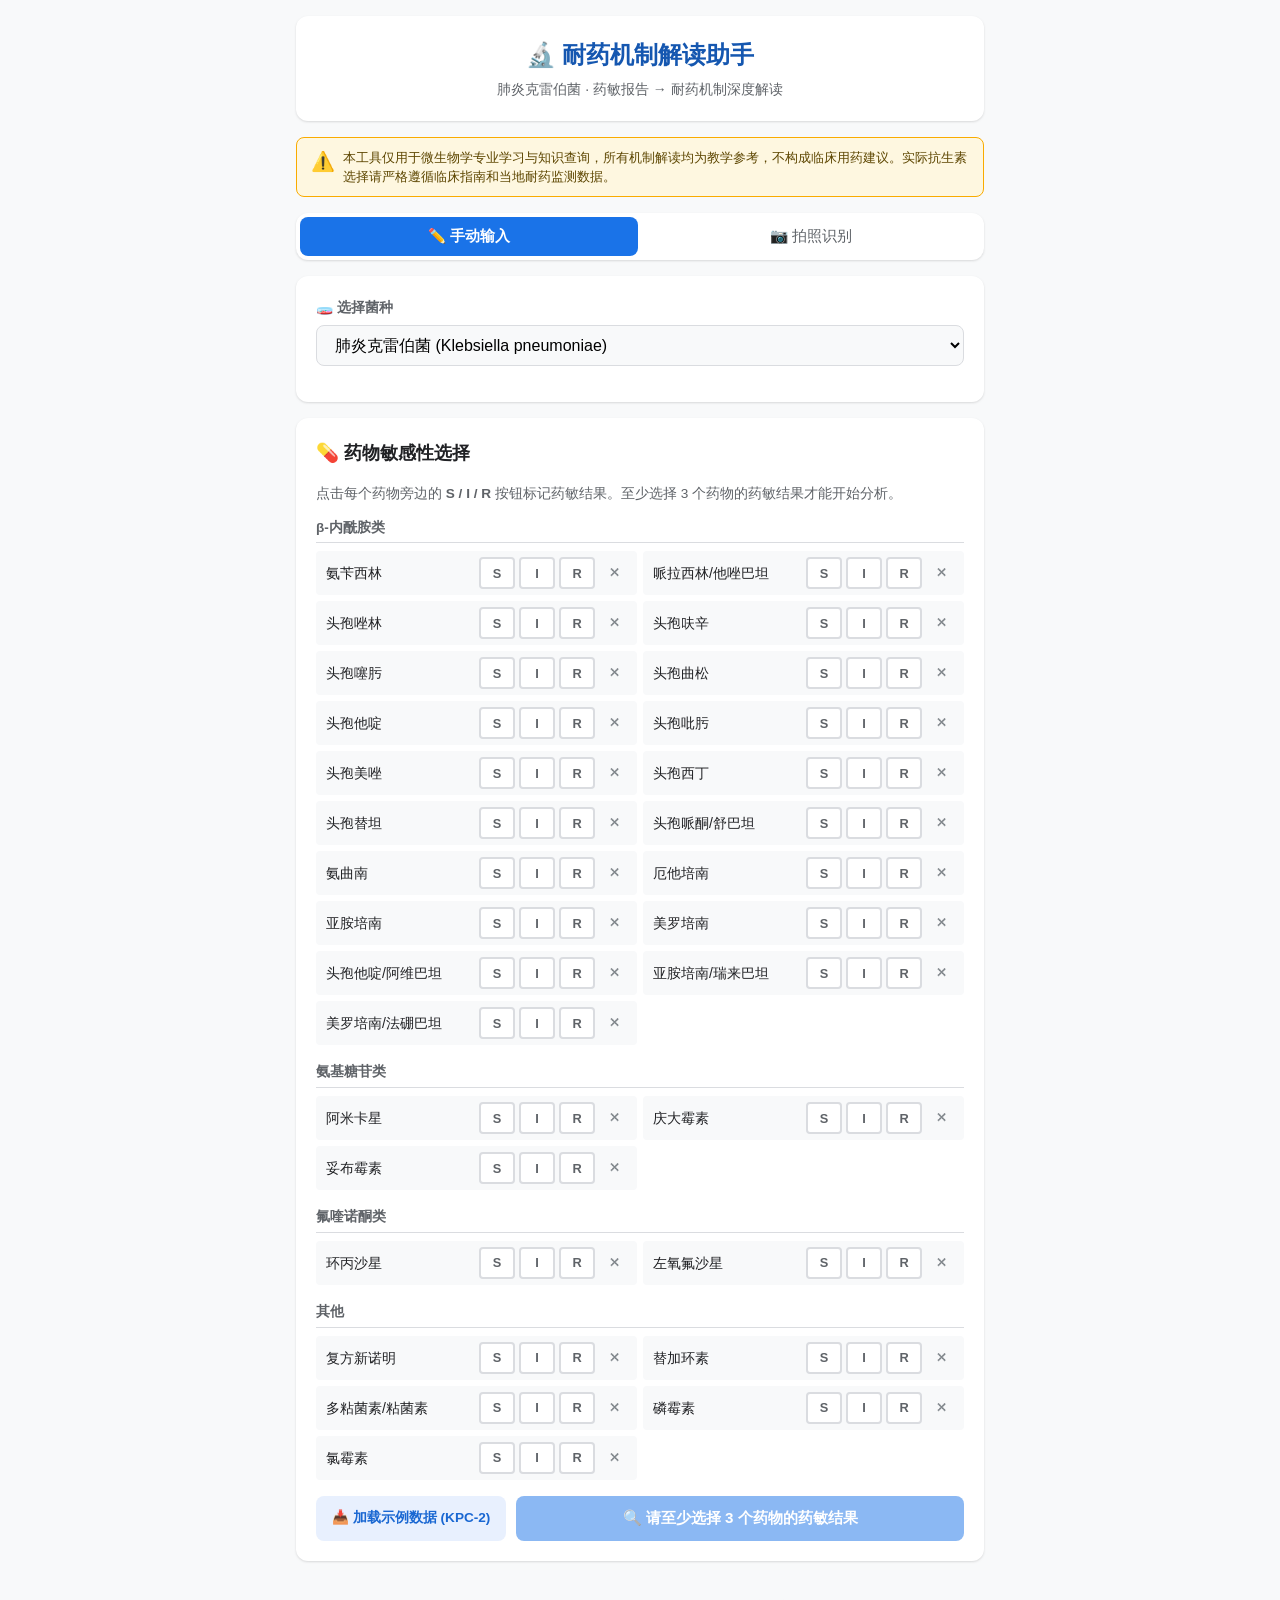
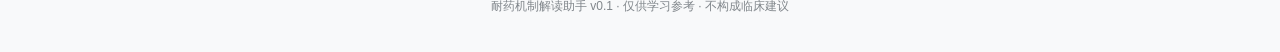
==== index.html @ f3892bfe "v0.2: 23耐药机制+天然耐药+网页浏览器" ====
<!DOCTYPE html>
<html lang="zh-CN">
<head>
  <meta charset="UTF-8">
  <meta name="viewport" content="width=device-width, initial-scale=1.0, user-scalable=yes">
  <meta name="description" content="耐药机制解读助手 - 上传药敏报告单，AI 解读细菌耐药背后的分子机制">
  <title>耐药机制解读助手</title>

  <!-- Styles -->
  <link rel="stylesheet" href="css/style.css">

  <!-- Favicon (emoji) -->
  <link rel="icon" href="data:image/svg+xml,<svg xmlns='http://www.w3.org/2000/svg' viewBox='0 0 100 100'><text y='.9em' font-size='90'>🔬</text></svg>">

  <!-- Scripts (load order matters: config → knowledge-base → analyzer → ocr → app) -->
  <script src="js/config.js"></script>
  <script src="js/knowledge-base.js"></script>
  <script src="js/analyzer.js"></script>
  <script src="js/ocr.js"></script>
  <script src="js/app.js" defer></script>
</head>
<body>

<div class="app-container">

  <!-- === Header === -->
  <header class="app-header">
    <h1>🔬 耐药机制解读助手</h1>
    <p class="subtitle">肺炎克雷伯菌 · 药敏报告 → 耐药机制深度解读</p>
  </header>

  <!-- === 免责声明（始终可见） === -->
  <div class="disclaimer-banner">
    <span class="disclaimer-icon">⚠️</span>
    <span>本工具仅用于微生物学专业学习与知识查询，所有机制解读均为教学参考，不构成临床用药建议。实际抗生素选择请严格遵循临床指南和当地耐药监测数据。</span>
  </div>

  <!-- === Tab 切换 === -->
  <nav class="tab-nav">
    <button class="tab-btn active" data-tab="manual">✏️ 手动输入</button>
    <button class="tab-btn" data-tab="ocr">📷 拍照识别</button>
  </nav>

  <!-- ============================================================ -->
  <!-- STEP 1: 输入区域 -->
  <!-- ============================================================ -->
  <section id="input-section">

    <!-- 菌种选择 -->
    <div class="section-panel">
      <div class="bacteria-select-wrap">
        <label for="bacteria-select">🧫 选择菌种</label>
        <select id="bacteria-select" class="bacteria-select">
          <option value="KP" selected>肺炎克雷伯菌 (Klebsiella pneumoniae)</option>
        </select>
      </div>
    </div>

    <!-- Tab: 手动输入 -->
    <div id="tab-manual" class="tab-panel active">
      <div class="section-panel">
        <h2>💊 药物敏感性选择</h2>
        <p style="font-size:0.85rem; color:var(--color-text-secondary); margin-bottom:12px;">
          点击每个药物旁边的 <strong>S / I / R</strong> 按钮标记药敏结果。至少选择 3 个药物的药敏结果才能开始分析。
        </p>
        <div id="drug-list"></div>

        <div class="btn-row">
          <button id="load-example-btn" class="btn-example">📥 加载示例数据 (KPC-2)</button>
          <button id="analyze-btn" class="btn-primary" disabled>🔍 请至少选择 3 个药物的药敏结果</button>
        </div>
      </div>
    </div>

    <!-- Tab: OCR 拍照识别 -->
    <div id="tab-ocr" class="tab-panel">
      <div class="section-panel">
        <h2>📷 上传药敏报告单</h2>
        <p style="font-size:0.85rem; color:var(--color-text-secondary); margin-bottom:12px;">
          拍照或选择药敏报告单图片（支持打印报告，不支持手写）。AI 将自动识别菌种和药敏结果。
          <strong>识别在您的设备本地完成，不上传任何数据。</strong>
        </p>

        <!-- 上传区域 -->
        <div id="ocr-drop-zone" class="ocr-drop-zone">
          <div class="ocr-icon">📸</div>
          <p>点击此处选择图片 或 拖拽图片到此处</p>
          <p class="ocr-hint">支持 JPG / PNG / WebP 格式，建议照片清晰、光线均匀</p>
        </div>
        <input type="file" id="ocr-file-input" accept="image/*" capture="environment" style="display:none;">

        <!-- 进度条 -->
        <div id="ocr-progress" class="ocr-progress">
          <div class="ocr-progress-bar-bg">
            <div id="ocr-progress-bar" class="ocr-progress-bar-fill"></div>
          </div>
          <p id="ocr-progress-text" class="ocr-progress-text">准备中...</p>
        </div>
      </div>
    </div>

  </section>

  <!-- ============================================================ -->
  <!-- STEP 2: 审核确认区域（OCR 后显示 / 手动点击分析后也走这里） -->
  <!-- ============================================================ -->
  <section id="review-section" class="section-panel" style="display:none;">
    <h2>📋 确认药敏结果</h2>
    <p style="font-size:0.85rem; color:var(--color-text-secondary); margin-bottom:12px;">
      以下是识别到的药敏数据。<strong>请仔细核对，如有错误请手动修正。</strong>
      确认无误后点击"开始分析"。
    </p>

    <div id="review-table-container" class="review-table-wrap">
      <table class="review-table">
        <thead>
          <tr>
            <th>药物名称</th>
            <th style="text-align:center;">结果</th>
            <th style="text-align:center;">修正</th>
            <th></th>
          </tr>
        </thead>
        <tbody id="review-tbody">
          <tr><td colspan="4" class="empty-cell">等待数据...</td></tr>
        </tbody>
      </table>
    </div>

    <!-- OCR 原始文本（调试用） -->
    <details style="margin-top:12px;">
      <summary style="font-size:0.8rem; color:var(--color-text-muted); cursor:pointer;">查看 OCR 原始识别文本</summary>
      <div id="ocr-raw-text" class="ocr-raw-display"></div>
    </details>

    <div class="btn-row">
      <button class="btn-secondary" onclick="App.reset()">🔄 返回重新输入</button>
      <button id="review-analyze-btn" class="btn-primary">🔍 开始分析</button>
    </div>
  </section>

  <!-- ============================================================ -->
  <!-- STEP 3: 分析结果 -->
  <!-- ============================================================ -->
  <section id="results-section" style="display:none;">
    <div id="results-container"></div>

    <div class="btn-row" style="margin-top:16px;">
      <button class="btn-secondary" onclick="App.reset()">🔄 重新分析</button>
    </div>
  </section>

  <!-- === Footer === -->
  <footer class="app-footer">
    <p>耐药机制解读助手 v0.1 · 仅供学习参考 · 不构成临床建议</p>
  </footer>

</div><!-- .app-container -->

</body>
</html>
---- css/style.css ----
/* ============================================================
 * 耐药机制解读助手 - 样式表
 * 移动优先、医学教育场景、专业简洁风格
 * ============================================================ */

/* --- CSS 变量 --- */
:root {
  --color-primary: #1a73e8;
  --color-primary-light: #e8f0fe;
  --color-primary-dark: #1557b0;
  --color-success: #1e8e3e;
  --color-success-bg: #e6f4ea;
  --color-warning: #f9ab00;
  --color-warning-bg: #fef7e0;
  --color-danger: #d93025;
  --color-danger-bg: #fce8e6;
  --color-info: #1967d2;
  --color-info-bg: #e8f0fe;
  --color-bg: #f8f9fa;
  --color-surface: #ffffff;
  --color-border: #dadce0;
  --color-text: #202124;
  --color-text-secondary: #5f6368;
  --color-text-muted: #80868b;
  --radius: 12px;
  --radius-sm: 8px;
  --radius-xs: 4px;
  --shadow: 0 1px 3px rgba(0,0,0,0.08), 0 1px 2px rgba(0,0,0,0.06);
  --shadow-md: 0 4px 12px rgba(0,0,0,0.10);
  --font-family: -apple-system, BlinkMacSystemFont, "Segoe UI", "PingFang SC", "Microsoft YaHei", sans-serif;
  --max-width: 720px;
}

/* --- 基础重置 --- */
*, *::before, *::after { box-sizing: border-box; margin: 0; padding: 0; }

html { font-size: 16px; -webkit-text-size-adjust: 100%; }

body {
  font-family: var(--font-family);
  background: var(--color-bg);
  color: var(--color-text);
  line-height: 1.6;
  min-height: 100vh;
}

/* --- 布局 --- */
.app-container {
  max-width: var(--max-width);
  margin: 0 auto;
  padding: 16px;
}

/* --- Header --- */
.app-header {
  background: var(--color-surface);
  border-radius: var(--radius);
  padding: 20px;
  margin-bottom: 16px;
  box-shadow: var(--shadow);
  text-align: center;
}

.app-header h1 {
  font-size: 1.5rem;
  color: var(--color-primary-dark);
  margin-bottom: 4px;
}

.app-header .subtitle {
  font-size: 0.875rem;
  color: var(--color-text-secondary);
}

/* --- 免责声明 --- */
.disclaimer-banner {
  background: var(--color-warning-bg);
  border: 1px solid var(--color-warning);
  border-radius: var(--radius-sm);
  padding: 10px 14px;
  margin-bottom: 16px;
  font-size: 0.8rem;
  color: #5d4600;
  line-height: 1.5;
  display: flex;
  align-items: flex-start;
  gap: 8px;
}

.disclaimer-banner .disclaimer-icon {
  font-size: 1.2rem;
  flex-shrink: 0;
}

/* --- Tab 切换 --- */
.tab-nav {
  display: flex;
  background: var(--color-surface);
  border-radius: var(--radius);
  padding: 4px;
  margin-bottom: 16px;
  box-shadow: var(--shadow);
  gap: 4px;
}

.tab-btn {
  flex: 1;
  padding: 10px 16px;
  border: none;
  background: transparent;
  border-radius: var(--radius-sm);
  cursor: pointer;
  font-size: 0.925rem;
  font-family: var(--font-family);
  color: var(--color-text-secondary);
  transition: all 0.2s;
  white-space: nowrap;
}

.tab-btn.active {
  background: var(--color-primary);
  color: #fff;
  font-weight: 600;
}

.tab-btn:hover:not(.active) {
  background: var(--color-primary-light);
  color: var(--color-primary-dark);
}

.tab-panel { display: none; }
.tab-panel.active { display: block; }

/* --- Section 面板 --- */
.section-panel {
  background: var(--color-surface);
  border-radius: var(--radius);
  padding: 20px;
  margin-bottom: 16px;
  box-shadow: var(--shadow);
}

.section-panel h2 {
  font-size: 1.15rem;
  margin-bottom: 16px;
  color: var(--color-text);
}

/* --- 菌种选择 --- */
.bacteria-select-wrap {
  margin-bottom: 16px;
}

.bacteria-select-wrap label {
  display: block;
  font-size: 0.875rem;
  font-weight: 600;
  margin-bottom: 6px;
  color: var(--color-text-secondary);
}

.bacteria-select {
  width: 100%;
  padding: 10px 14px;
  border: 1px solid var(--color-border);
  border-radius: var(--radius-sm);
  font-size: 1rem;
  font-family: var(--font-family);
  background: var(--color-bg);
  cursor: pointer;
}

/* --- 药物列表 --- */
.drug-category {
  margin-bottom: 16px;
}

.drug-category-header {
  font-size: 0.85rem;
  font-weight: 600;
  color: var(--color-text-secondary);
  margin-bottom: 8px;
  padding-bottom: 4px;
  border-bottom: 1px solid var(--color-border);
}

.drug-grid {
  display: grid;
  grid-template-columns: 1fr;
  gap: 6px;
}

@media (min-width: 500px) {
  .drug-grid { grid-template-columns: 1fr 1fr; }
}

/* --- Drug Toggle（单行药物选择）--- */
.drug-toggle {
  display: flex;
  align-items: center;
  gap: 8px;
  padding: 6px 10px;
  background: var(--color-bg);
  border-radius: var(--radius-xs);
  min-height: 40px;
}

.drug-toggle-label {
  flex: 1;
  font-size: 0.875rem;
  color: var(--color-text);
  min-width: 80px;
}

/* --- S/I/R 按钮组 --- */
.sir-btn-group {
  display: flex;
  gap: 4px;
  flex-shrink: 0;
}

.sir-btn {
  width: 36px;
  height: 32px;
  border: 2px solid var(--color-border);
  border-radius: var(--radius-xs);
  background: #fff;
  cursor: pointer;
  font-size: 0.8rem;
  font-weight: 700;
  font-family: var(--font-family);
  transition: all 0.15s;
  color: var(--color-text-secondary);
}

.sir-btn:hover { border-color: var(--color-primary); color: var(--color-primary); }

.sir-btn.sir-s.active { background: var(--color-success); border-color: var(--color-success); color: #fff; }
.sir-btn.sir-i.active { background: var(--color-warning); border-color: var(--color-warning); color: #fff; }
.sir-btn.sir-r.active { background: var(--color-danger); border-color: var(--color-danger); color: #fff; }

.sir-clear-btn {
  width: 24px;
  height: 24px;
  border: none;
  background: transparent;
  cursor: pointer;
  font-size: 0.75rem;
  color: var(--color-text-muted);
  border-radius: 50%;
  display: flex;
  align-items: center;
  justify-content: center;
  flex-shrink: 0;
}

.sir-clear-btn:hover {
  background: var(--color-danger-bg);
  color: var(--color-danger);
}

/* --- 操作按钮 --- */
.btn-row {
  display: flex;
  gap: 10px;
  margin-top: 16px;
  flex-wrap: wrap;
}

.btn-primary, .btn-secondary, .btn-example {
  padding: 12px 24px;
  border: none;
  border-radius: var(--radius-sm);
  font-size: 0.95rem;
  font-weight: 600;
  font-family: var(--font-family);
  cursor: pointer;
  transition: all 0.2s;
}

.btn-primary {
  background: var(--color-primary);
  color: #fff;
  flex: 1;
  min-width: 200px;
}

.btn-primary:hover:not(:disabled) { background: var(--color-primary-dark); }
.btn-primary:disabled { opacity: 0.5; cursor: not-allowed; }

.btn-secondary {
  background: var(--color-bg);
  color: var(--color-text);
  border: 1px solid var(--color-border);
}

.btn-secondary:hover { background: var(--color-border); }

.btn-example {
  background: var(--color-info-bg);
  color: var(--color-info);
  font-size: 0.85rem;
  padding: 8px 16px;
}

.btn-example:hover { background: #d2e3fc; }

/* --- OCR 上传区 --- */
.ocr-drop-zone {
  border: 2px dashed var(--color-border);
  border-radius: var(--radius);
  padding: 40px 20px;
  text-align: center;
  cursor: pointer;
  transition: all 0.2s;
}

.ocr-drop-zone:hover, .ocr-drop-zone.drag-over {
  border-color: var(--color-primary);
  background: var(--color-primary-light);
}

.ocr-drop-zone .ocr-icon {
  font-size: 3rem;
  margin-bottom: 12px;
}

.ocr-drop-zone p {
  color: var(--color-text-secondary);
  font-size: 0.925rem;
}

.ocr-drop-zone .ocr-hint {
  font-size: 0.8rem;
  color: var(--color-text-muted);
  margin-top: 8px;
}

/* --- OCR 进度 --- */
.ocr-progress {
  margin-top: 12px;
  display: none;
}

.ocr-progress-bar-bg {
  width: 100%;
  height: 6px;
  background: var(--color-border);
  border-radius: 3px;
  overflow: hidden;
}

.ocr-progress-bar-fill {
  height: 100%;
  background: var(--color-primary);
  width: 0%;
  transition: width 0.3s;
}

.ocr-progress-text {
  font-size: 0.8rem;
  color: var(--color-text-secondary);
  margin-top: 6px;
}

/* --- Raw OCR Text --- */
.ocr-raw-display {
  background: #f1f3f4;
  border: 1px solid var(--color-border);
  border-radius: var(--radius-sm);
  padding: 12px;
  font-family: 'Courier New', monospace;
  font-size: 0.8rem;
  white-space: pre-wrap;
  max-height: 200px;
  overflow-y: auto;
  color: var(--color-text-secondary);
  margin-top: 8px;
}

/* --- 审核表格 --- */
.review-table-wrap {
  overflow-x: auto;
}

.review-table {
  width: 100%;
  border-collapse: collapse;
  font-size: 0.875rem;
}

.review-table th {
  text-align: left;
  padding: 10px 12px;
  background: var(--color-bg);
  border-bottom: 2px solid var(--color-border);
  font-size: 0.8rem;
  color: var(--color-text-secondary);
  font-weight: 600;
}

.review-table td {
  padding: 10px 12px;
  border-bottom: 1px solid var(--color-border);
  vertical-align: middle;
}

.drug-name-cell { font-weight: 500; }
.drug-abbrev { color: var(--color-text-muted); font-size: 0.75rem; margin-left: 4px; }

.result-cell { text-align: center; font-weight: 700; }
.result-s { color: var(--color-success); }
.result-i { color: var(--color-warning); }
.result-r { color: var(--color-danger); }

.result-select {
  padding: 6px 8px;
  border: 1px solid var(--color-border);
  border-radius: var(--radius-xs);
  font-size: 0.85rem;
  font-family: var(--font-family);
}

.btn-delete-drug {
  width: 30px;
  height: 30px;
  border: none;
  background: transparent;
  color: var(--color-text-muted);
  cursor: pointer;
  border-radius: 50%;
  font-size: 1rem;
}

.btn-delete-drug:hover { background: var(--color-danger-bg); color: var(--color-danger); }

.empty-cell { text-align: center; color: var(--color-text-muted); padding: 24px; }

/* --- Results --- */
.findings-summary {
  background: var(--color-bg);
  border-radius: var(--radius-sm);
  padding: 14px;
  margin-bottom: 16px;
}

.findings-summary h3 {
  font-size: 0.925rem;
  margin-bottom: 8px;
}

.finding-item {
  padding: 8px 12px;
  border-radius: var(--radius-xs);
  margin-bottom: 6px;
  font-size: 0.875rem;
  line-height: 1.5;
}

.finding-critical { background: var(--color-danger-bg); border-left: 3px solid var(--color-danger); }
.finding-warning { background: var(--color-warning-bg); border-left: 3px solid var(--color-warning); }
.finding-info { background: var(--color-info-bg); border-left: 3px solid var(--color-info); }

/* --- Result Card --- */
.result-card {
  background: var(--color-surface);
  border-radius: var(--radius);
  padding: 20px;
  margin-bottom: 16px;
  box-shadow: var(--shadow);
}

.primary-result {
  border-left: 4px solid var(--color-primary);
}

.result-header {
  display: flex;
  gap: 12px;
  margin-bottom: 14px;
  align-items: flex-start;
}

.result-rank {
  background: var(--color-primary);
  color: #fff;
  width: 28px;
  height: 28px;
  border-radius: 50%;
  display: flex;
  align-items: center;
  justify-content: center;
  font-size: 0.8rem;
  font-weight: 700;
  flex-shrink: 0;
}

.result-info h2 {
  font-size: 1.15rem;
  margin-bottom: 4px;
}

.result-meta {
  display: flex;
  gap: 10px;
  flex-wrap: wrap;
  align-items: center;
}

.result-category {
  font-size: 0.8rem;
  color: var(--color-text-secondary);
  background: var(--color-bg);
  padding: 2px 8px;
  border-radius: 12px;
}

.result-confidence {
  font-size: 0.8rem;
  font-weight: 600;
  padding: 2px 8px;
  border-radius: 12px;
}

.confidence-high { background: var(--color-success-bg); color: var(--color-success); }
.confidence-medium { background: var(--color-warning-bg); color: #b06000; }
.confidence-low { background: var(--color-danger-bg); color: var(--color-danger); }

.result-score {
  font-size: 0.8rem;
  color: var(--color-text-muted);
}

/* --- Result sections --- */
.result-summary {
  background: var(--color-primary-light);
  border-radius: var(--radius-sm);
  padding: 14px;
  margin-bottom: 16px;
  font-size: 0.925rem;
  line-height: 1.6;
}

.result-interpretation, .result-differentiation, .result-clinical, .result-references {
  margin-bottom: 16px;
}

.result-interpretation h3,
.result-differentiation h3,
.result-clinical h3,
.result-references h3 {
  font-size: 0.925rem;
  margin-bottom: 8px;
  color: var(--color-text);
}

.result-differentiation ul,
.result-references ul {
  padding-left: 20px;
}

.result-differentiation li,
.result-references li {
  font-size: 0.875rem;
  margin-bottom: 6px;
  line-height: 1.5;
}

.markdown-content {
  font-size: 0.9rem;
  line-height: 1.7;
}

.markdown-content strong {
  color: var(--color-primary-dark);
}

/* Simple table in markdown */
.simple-table {
  width: 100%;
  border-collapse: collapse;
  margin: 10px 0;
  font-size: 0.85rem;
}

.simple-table td {
  padding: 6px 10px;
  border: 1px solid var(--color-border);
}

/* --- Result actions --- */
.result-actions {
  display: flex;
  gap: 10px;
  margin-top: 20px;
  flex-wrap: wrap;
}

/* --- Alternative results --- */
.alternative-results {
  margin-bottom: 16px;
}

.alternative-results h3 {
  font-size: 0.925rem;
  margin-bottom: 10px;
  color: var(--color-text-secondary);
}

.alt-result {
  border-left: 4px solid var(--color-border);
  padding: 14px 16px;
  margin-bottom: 10px;
  cursor: default;
}

.result-header-compact {
  display: flex;
  gap: 10px;
  align-items: center;
  margin-bottom: 6px;
  flex-wrap: wrap;
}

.result-label {
  font-weight: 600;
  font-size: 0.925rem;
}

.result-summary-compact {
  font-size: 0.85rem;
  color: var(--color-text-secondary);
}

/* --- Drug Review --- */
.drug-review {
  background: var(--color-bg);
  border-radius: var(--radius-sm);
  padding: 14px;
}

.drug-review h3 {
  font-size: 0.85rem;
  margin-bottom: 8px;
  color: var(--color-text-secondary);
}

.drug-review-grid {
  display: flex;
  flex-wrap: wrap;
  gap: 6px;
}

.result-badge {
  display: inline-block;
  padding: 4px 10px;
  border-radius: 14px;
  font-size: 0.8rem;
  font-weight: 500;
}

.result-badge.result-s { background: var(--color-success-bg); }
.result-badge.result-i { background: var(--color-warning-bg); }
.result-badge.result-r { background: var(--color-danger-bg); }

/* --- No result --- */
.no-result {
  border-left: 4px solid var(--color-warning);
}

.no-result h3 { color: var(--color-warning); margin-bottom: 10px; }
.no-result p, .no-result ul { font-size: 0.875rem; color: var(--color-text-secondary); }
.no-result ul { padding-left: 20px; margin: 8px 0; }

/* --- Modal --- */
.modal-overlay {
  position: fixed;
  top: 0; left: 0; right: 0; bottom: 0;
  background: rgba(0,0,0,0.5);
  display: flex;
  align-items: center;
  justify-content: center;
  z-index: 1000;
  padding: 20px;
}

.modal-content {
  background: var(--color-surface);
  border-radius: var(--radius);
  padding: 24px;
  max-width: 600px;
  width: 100%;
  max-height: 80vh;
  overflow-y: auto;
}

.modal-content h3 {
  margin-bottom: 14px;
}

.notes-textarea {
  width: 100%;
  height: 300px;
  border: 1px solid var(--color-border);
  border-radius: var(--radius-sm);
  padding: 12px;
  font-family: var(--font-family);
  font-size: 0.85rem;
  resize: vertical;
  background: var(--color-bg);
}

.modal-actions {
  margin-top: 14px;
  text-align: right;
}

/* --- Toast --- */
.toast {
  position: fixed;
  bottom: 24px;
  left: 50%;
  transform: translateX(-50%);
  background: #323232;
  color: #fff;
  padding: 12px 24px;
  border-radius: 24px;
  font-size: 0.875rem;
  z-index: 2000;
  animation: toast-in 0.3s ease;
  box-shadow: 0 4px 12px rgba(0,0,0,0.3);
}

.toast-hide { opacity: 0; transition: opacity 0.3s; }

@keyframes toast-in {
  from { opacity: 0; transform: translateX(-50%) translateY(20px); }
  to { opacity: 1; transform: translateX(-50%) translateY(0); }
}

/* --- Footer --- */
.app-footer {
  text-align: center;
  padding: 20px;
  color: var(--color-text-muted);
  font-size: 0.75rem;
}

/* --- Utility --- */
.text-center { text-align: center; }
.mt-8 { margin-top: 8px; }
.mt-16 { margin-top: 16px; }

/* --- Natural Resistance --- */
.natural-resistance {
  background: var(--color-bg);
  border-radius: var(--radius-sm);
  padding: 0;
  margin-bottom: 16px;
  border: 1px solid var(--color-border);
}
.natural-resistance summary {
  padding: 12px 16px;
  font-size: 0.9rem;
  font-weight: 600;
  cursor: pointer;
  color: var(--color-text);
  background: #f0f4ff;
  border-radius: var(--radius-sm);
}
.natural-resistance[open] summary {
  border-radius: var(--radius-sm) var(--radius-sm) 0 0;
  border-bottom: 1px solid var(--color-border);
}
.natural-list { padding: 12px 16px; }
.natural-item {
  padding: 10px 0;
  border-bottom: 1px solid var(--color-border);
  font-size: 0.85rem;
  line-height: 1.6;
}
.natural-item:last-child { border-bottom: none; }
.natural-mech {
  color: var(--color-primary-dark);
  font-weight: 600;
}
.natural-detail {
  color: var(--color-text-secondary);
}
.natural-exception {
  color: var(--color-danger);
  font-size: 0.8rem;
}
.natural-source {
  color: var(--color-text-muted);
  font-size: 0.75rem;
}

/* --- Print --- */
@media print {
  body { background: #fff; }
  .app-header, .tab-nav, .btn-row, .result-actions, .app-footer { display: none; }
  .result-card { box-shadow: none; border: 1px solid #ddd; break-inside: avoid; }
}
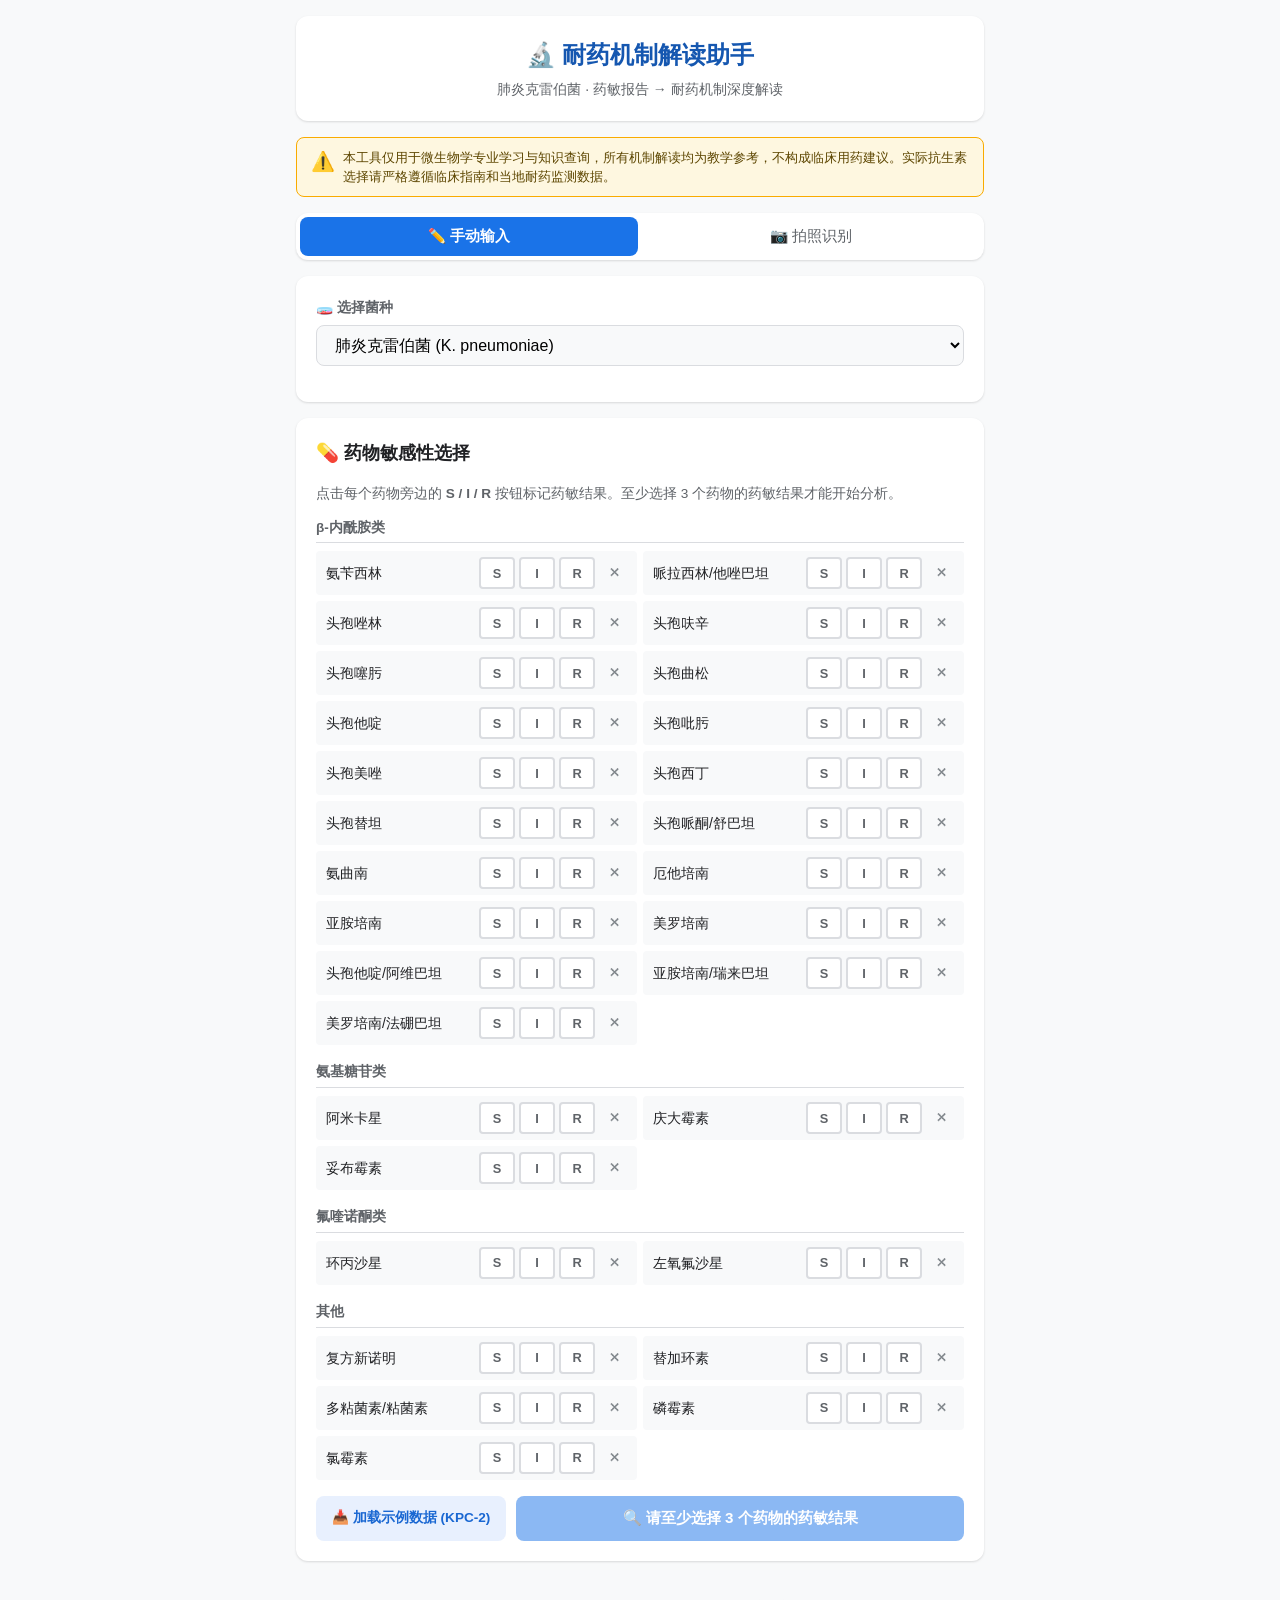
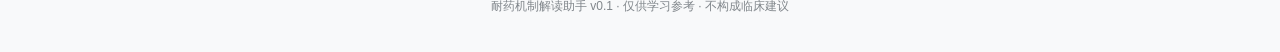
==== commit 6b026d3d: "v0.6: 36条目, PA新增IPM/MEM机制区分+中国流行病学, AB新增AdeABC+ISAbal-OXA51" ====
--- a/index.html
+++ b/index.html
@@ -51,7 +51,9 @@
       <div class="bacteria-select-wrap">
         <label for="bacteria-select">🧫 选择菌种</label>
         <select id="bacteria-select" class="bacteria-select">
-          <option value="KP" selected>肺炎克雷伯菌 (Klebsiella pneumoniae)</option>
+          <option value="KP" selected>肺炎克雷伯菌 (K. pneumoniae)</option>
+          <option value="PA">铜绿假单胞菌 (P. aeruginosa)</option>
+          <option value="AB">鲍曼不动杆菌 (A. baumannii)</option>
         </select>
       </div>
     </div>
--- a/css/style.css
+++ b/css/style.css
@@ -751,6 +751,21 @@
 .mt-8 { margin-top: 8px; }
 .mt-16 { margin-top: 16px; }
 
+/* --- Quality Alerts --- */
+.quality-alerts { margin-bottom: 16px; }
+.quality-alert {
+  padding: 12px 16px;
+  border-radius: var(--radius-sm);
+  font-size: 0.875rem;
+  font-weight: 600;
+  margin-bottom: 8px;
+}
+.quality-critical {
+  background: var(--color-danger-bg);
+  border-left: 4px solid var(--color-danger);
+  color: var(--color-danger);
+}
+
 /* --- Natural Resistance --- */
 .natural-resistance {
   background: var(--color-bg);
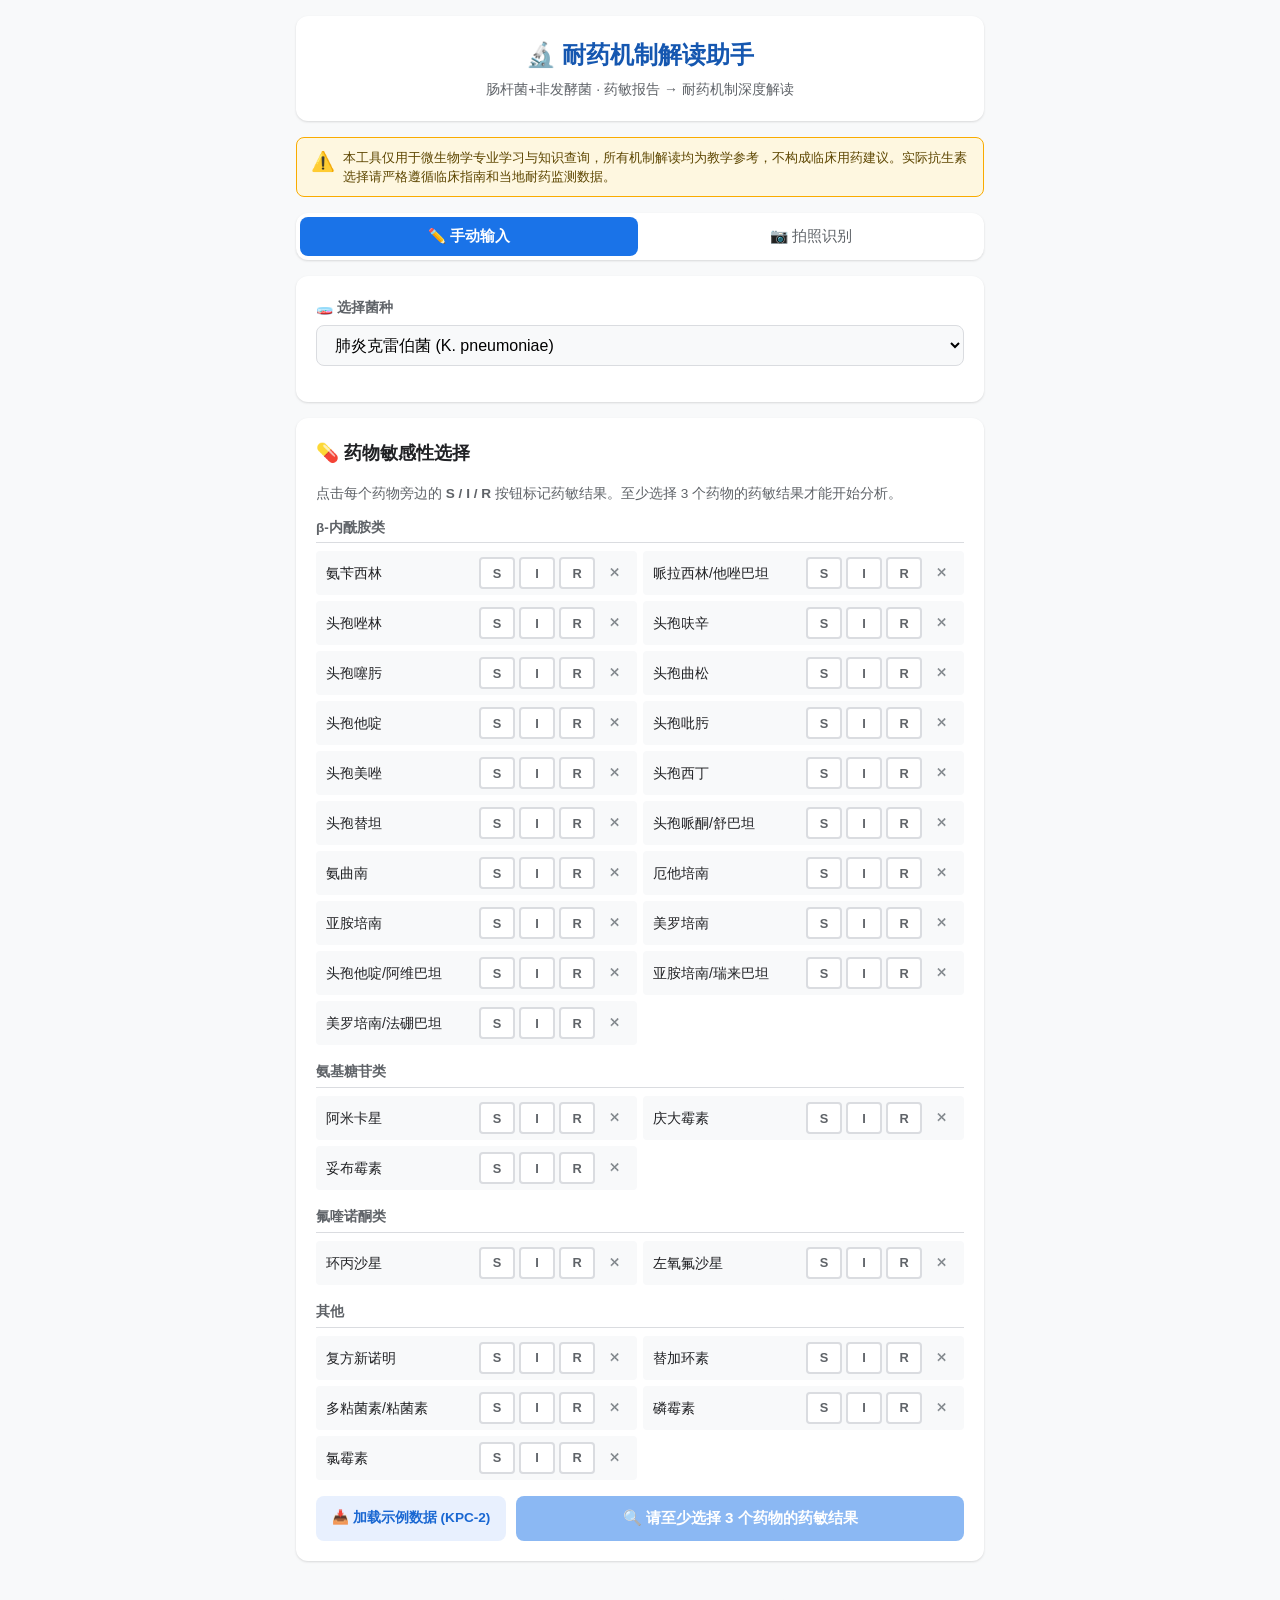
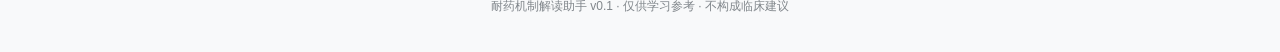
==== commit 8970b7d0: "v0.7: OprD→OprD2修正+IPM/MEM四种表型+书本Case31-34验证, Hin/Cat新增, 页面标题更新" ====
--- a/index.html
+++ b/index.html
@@ -26,7 +26,7 @@
   <!-- === Header === -->
   <header class="app-header">
     <h1>🔬 耐药机制解读助手</h1>
-    <p class="subtitle">肺炎克雷伯菌 · 药敏报告 → 耐药机制深度解读</p>
+    <p class="subtitle">肠杆菌+非发酵菌 · 药敏报告 → 耐药机制深度解读</p>
   </header>
 
   <!-- === 免责声明（始终可见） === -->
@@ -54,6 +54,8 @@
           <option value="KP" selected>肺炎克雷伯菌 (K. pneumoniae)</option>
           <option value="PA">铜绿假单胞菌 (P. aeruginosa)</option>
           <option value="AB">鲍曼不动杆菌 (A. baumannii)</option>
+          <option value="Hin">流感嗜血杆菌 (H. influenzae)</option>
+          <option value="Cat">卡他莫拉菌 (M. catarrhalis)</option>
         </select>
       </div>
     </div>
